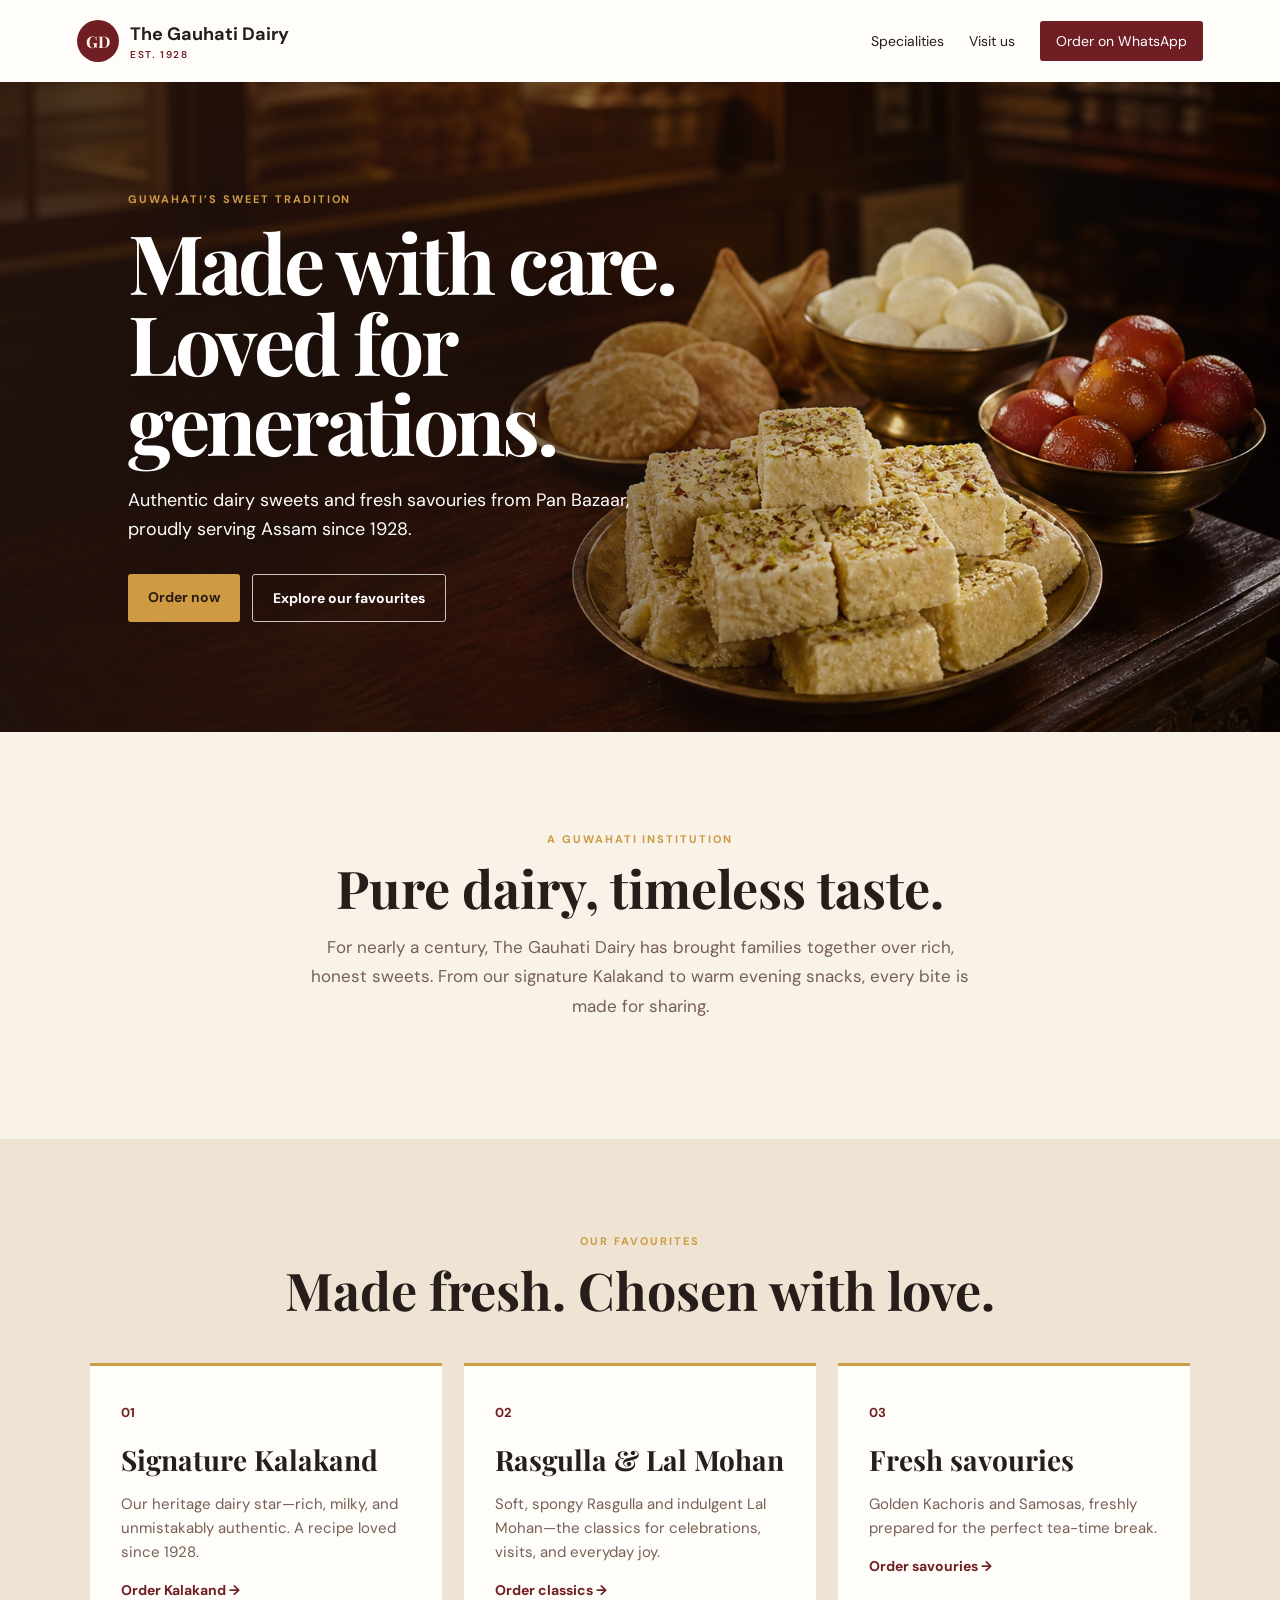
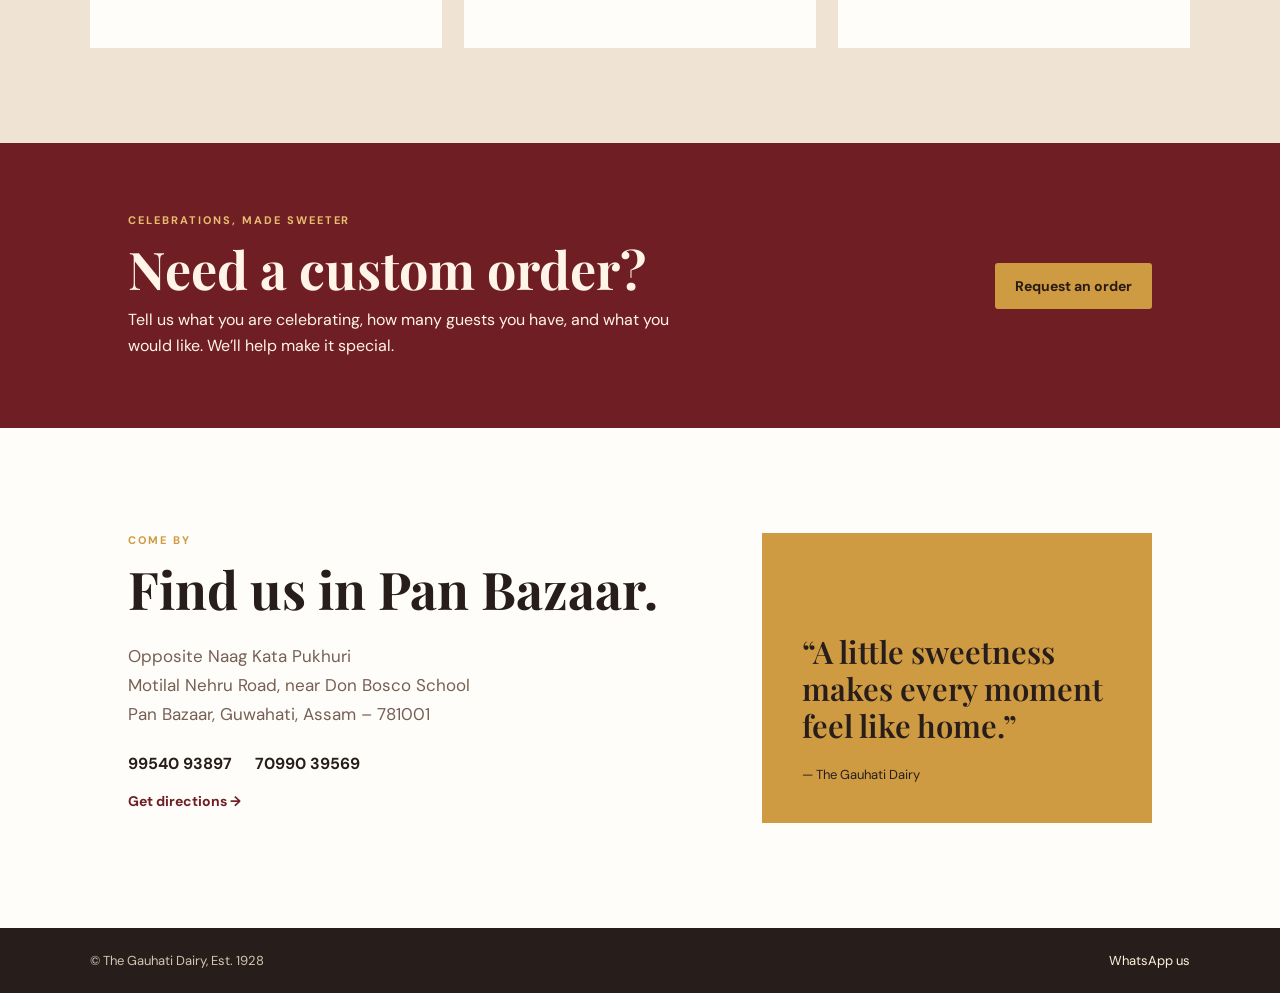
==== index.html @ fdbdb4bd "changes beibg made" ====
<!doctype html>
<html lang="en">
<head>
  <meta charset="utf-8" />
  <meta name="viewport" content="width=device-width, initial-scale=1" />
  <meta name="description" content="The Gauhati Dairy — heritage sweets and fresh savouries in Pan Bazaar, Guwahati, since 1928." />
  <title>The Gauhati Dairy | Est. 1928</title>
  <link rel="preconnect" href="https://fonts.googleapis.com" />
  <link rel="preconnect" href="https://fonts.gstatic.com" crossorigin />
  <link href="https://fonts.googleapis.com/css2?family=DM+Sans:wght@400;500;600;700&family=Playfair+Display:wght@600;700;800&display=swap" rel="stylesheet" />
  <link rel="stylesheet" href="styles.css" />
</head>
<body>
  <header class="site-header">
    <a class="brand" href="#top" aria-label="The Gauhati Dairy home">
      <span class="brand-mark">GD</span><span>The Gauhati Dairy <em>Est. 1928</em></span>
    </a>
    <nav><a href="#specialities">Specialities</a><a href="#visit">Visit us</a><a class="nav-order" href="https://wa.me/919954093897?text=Hello%20The%20Gauhati%20Dairy%2C%20I%20would%20like%20to%20place%20an%20order." target="_blank" rel="noopener">Order on WhatsApp</a></nav>
  </header>

  <main id="top">
    <section class="hero">
      <img src="assets/gauhati-dairy-hero.png" alt="Kalakand, rasgulla, lal mohan, kachori and samosa from The Gauhati Dairy" />
      <div class="hero-shade"></div>
      <div class="hero-copy"><p class="eyebrow">Guwahati’s sweet tradition</p><h1>Made with care.<br />Loved for generations.</h1><p class="intro">Authentic dairy sweets and fresh savouries from Pan Bazaar, proudly serving Assam since 1928.</p><div class="actions"><a class="button primary" href="https://wa.me/919954093897?text=Hello%20The%20Gauhati%20Dairy%2C%20I%20would%20like%20to%20place%20an%20order." target="_blank" rel="noopener">Order now</a><a class="button ghost" href="#specialities">Explore our favourites</a></div></div>
    </section>

    <section class="intro-section"><p class="eyebrow">A Guwahati institution</p><h2>Pure dairy, timeless taste.</h2><p>For nearly a century, The Gauhati Dairy has brought families together over rich, honest sweets. From our signature Kalakand to warm evening snacks, every bite is made for sharing.</p></section>

    <section id="specialities" class="specialities"><div class="section-heading"><p class="eyebrow">Our favourites</p><h2>Made fresh. Chosen with love.</h2></div><div class="cards">
      <article><span>01</span><h3>Signature Kalakand</h3><p>Our heritage dairy star—rich, milky, and unmistakably authentic. A recipe loved since 1928.</p><a href="https://wa.me/919954093897?text=Hello%2C%20I%20would%20like%20to%20order%20Kalakand." target="_blank" rel="noopener">Order Kalakand →</a></article>
      <article><span>02</span><h3>Rasgulla &amp; Lal Mohan</h3><p>Soft, spongy Rasgulla and indulgent Lal Mohan—the classics for celebrations, visits, and everyday joy.</p><a href="https://wa.me/919954093897?text=Hello%2C%20I%20would%20like%20to%20order%20Rasgulla%20and%20Lal%20Mohan." target="_blank" rel="noopener">Order classics →</a></article>
      <article><span>03</span><h3>Fresh savouries</h3><p>Golden Kachoris and Samosas, freshly prepared for the perfect tea-time break.</p><a href="https://wa.me/919954093897?text=Hello%2C%20I%20would%20like%20to%20order%20Kachori%20and%20Samosa." target="_blank" rel="noopener">Order savouries →</a></article>
    </div></section>

    <section class="order-band"><div><p class="eyebrow">Celebrations, made sweeter</p><h2>Need a custom order?</h2><p>Tell us what you are celebrating, how many guests you have, and what you would like. We’ll help make it special.</p></div><a class="button primary" href="https://wa.me/917099039569?text=Hello%20The%20Gauhati%20Dairy%2C%20I%20would%20like%20to%20request%20a%20custom%20order." target="_blank" rel="noopener">Request an order</a></section>

    <section id="visit" class="visit"><div><p class="eyebrow">Come by</p><h2>Find us in Pan Bazaar.</h2><address>Opposite Naag Kata Pukhuri<br />Motilal Nehru Road, near Don Bosco School<br />Pan Bazaar, Guwahati, Assam – 781001</address><p class="phones"><a href="tel:+919954093897">99540 93897</a><a href="tel:+917099039569">70990 39569</a></p><a class="text-link" href="https://maps.google.com/?q=The+Gauhati+Dairy+Pan+Bazaar+Guwahati" target="_blank" rel="noopener">Get directions →</a></div><div class="visit-note"><p>“A little sweetness makes every moment feel like home.”</p><span>— The Gauhati Dairy</span></div></section>
  </main>
  <footer><span>© The Gauhati Dairy, Est. 1928</span><a href="https://wa.me/919954093897" target="_blank" rel="noopener">WhatsApp us</a></footer>
</body>
</html>
---- styles.css ----
:root{--cream:#f8f2e8;--paper:#fffdf9;--ink:#271e1b;--maroon:#6f1f24;--saffron:#ce9a42;--muted:#765f54}*{box-sizing:border-box}html{scroll-behavior:smooth}body{margin:0;background:var(--cream);color:var(--ink);font-family:'DM Sans',sans-serif}.site-header{height:82px;display:flex;align-items:center;justify-content:space-between;padding:0 6vw;background:var(--paper);position:sticky;top:0;z-index:3}.brand{display:flex;gap:11px;align-items:center;color:var(--ink);text-decoration:none;font-weight:700;font-size:18px}.brand em{display:block;color:var(--maroon);font:600 10px 'DM Sans';letter-spacing:.18em;text-transform:uppercase;margin-top:2px}.brand-mark{display:grid;place-items:center;width:42px;height:42px;border-radius:50%;background:var(--maroon);color:#fff4e4;font:700 16px 'Playfair Display'}.site-header nav{display:flex;align-items:center;gap:25px}.site-header nav a{color:var(--ink);font-size:14px;text-decoration:none}.nav-order{background:var(--maroon);color:#fff!important;padding:11px 16px;border-radius:3px}.hero{min-height:650px;position:relative;display:flex;align-items:center;overflow:hidden;color:white}.hero img,.hero-shade{position:absolute;inset:0;width:100%;height:100%;object-fit:cover}.hero-shade{background:linear-gradient(90deg,rgba(35,19,14,.8) 0%,rgba(35,19,14,.55) 42%,rgba(35,19,14,.08) 72%)}.hero-copy{position:relative;max-width:660px;margin-left:10vw;padding:70px 0}.eyebrow{color:var(--saffron);letter-spacing:.18em;text-transform:uppercase;font-size:11px;font-weight:700;margin:0 0 15px}.hero h1,h2,h3{font-family:'Playfair Display',serif}.hero h1{font-size:clamp(48px,7vw,82px);line-height:.98;letter-spacing:-.04em;margin:0}.intro{font-size:18px;line-height:1.6;max-width:520px;margin:24px 0 30px}.actions{display:flex;gap:12px;flex-wrap:wrap}.button{display:inline-block;padding:14px 20px;text-decoration:none;font-size:14px;font-weight:700;border-radius:3px}.primary{background:var(--saffron);color:#2a1b12}.ghost{border:1px solid rgba(255,255,255,.75);color:white}.intro-section{max-width:720px;text-align:center;margin:0 auto;padding:100px 25px}.intro-section h2,.section-heading h2,.visit h2,.order-band h2{font-size:clamp(34px,5vw,52px);margin:0 0 16px;line-height:1.05}.intro-section>p:last-child{line-height:1.75;color:var(--muted);font-size:17px}.specialities{background:#efe4d3;padding:95px 7vw}.section-heading{text-align:center;margin-bottom:46px}.cards{display:grid;grid-template-columns:repeat(3,1fr);gap:22px;max-width:1160px;margin:auto}.cards article{background:var(--paper);padding:35px 31px;min-height:285px;border-top:3px solid var(--saffron)}.cards span{color:var(--maroon);font-weight:700;font-size:13px}.cards h3{font-size:28px;margin:22px 0 12px;line-height:1.15}.cards p{color:var(--muted);line-height:1.6;font-size:15px}.cards a,.text-link{color:var(--maroon);font-weight:700;text-decoration:none;font-size:14px}.order-band{background:var(--maroon);color:#fff4e7;padding:70px 10vw;display:flex;gap:50px;justify-content:space-between;align-items:center}.order-band .eyebrow{color:#e9bd70}.order-band h2{margin-bottom:10px}.order-band p:last-child{max-width:550px;line-height:1.6;margin:0}.order-band .button{white-space:nowrap}.visit{display:grid;grid-template-columns:1.2fr .8fr;gap:50px;padding:105px 10vw;background:var(--paper)}address{font-style:normal;color:var(--muted);line-height:1.7;font-size:17px;margin:25px 0}.phones{display:flex;gap:23px}.phones a{color:var(--ink);font-weight:700;text-decoration:none}.visit-note{background:var(--saffron);padding:40px;display:flex;flex-direction:column;justify-content:end;min-height:290px}.visit-note p{font:600 31px/1.2 'Playfair Display';margin:0}.visit-note span{margin-top:22px;font-size:13px}footer{background:#271e1b;color:#d5c5b1;padding:24px 7vw;display:flex;justify-content:space-between;font-size:13px}footer a{color:#fff1da;text-decoration:none}@media(max-width:720px){.site-header{padding:0 5vw;height:70px}.site-header nav a:not(.nav-order){display:none}.brand{font-size:15px}.hero{min-height:610px}.hero-copy{margin-left:7vw;margin-right:7vw}.hero-shade{background:rgba(35,19,14,.64)}.cards,.visit{grid-template-columns:1fr}.order-band{display:block;padding:55px 7vw}.order-band .button{margin-top:25px}.visit{padding:70px 7vw;gap:30px}.intro-section{padding:75px 24px}.specialities{padding:70px 6vw}.site-header nav{gap:0}.nav-order{font-size:12px!important;padding:9px 10px}}
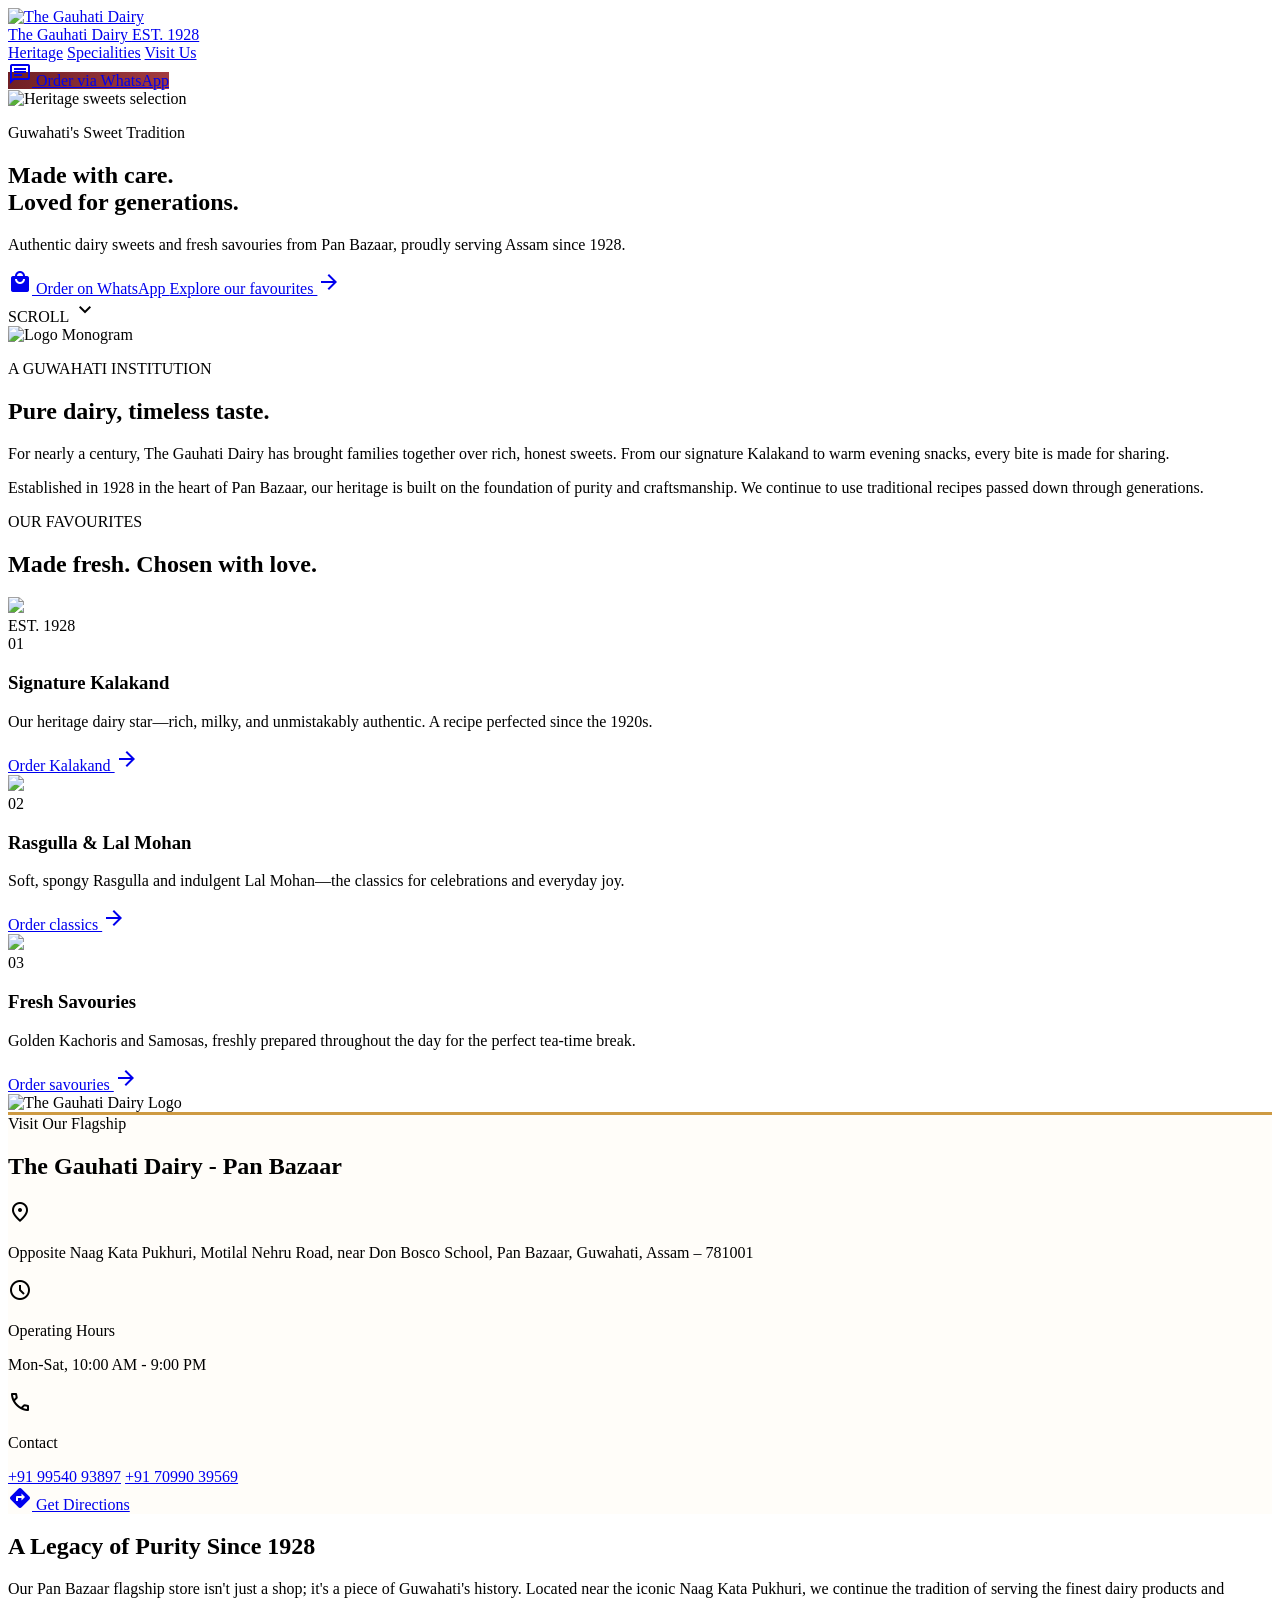
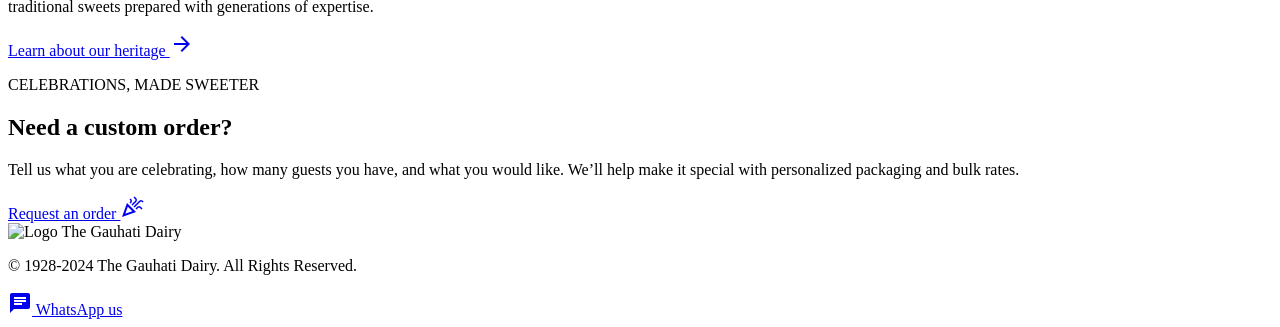
==== commit 7eb3096f: "added" ====
--- a/index.html
+++ b/index.html
@@ -1,42 +1,438 @@
-<!doctype html>
-<html lang="en">
-<head>
-  <meta charset="utf-8" />
-  <meta name="viewport" content="width=device-width, initial-scale=1" />
-  <meta name="description" content="The Gauhati Dairy — heritage sweets and fresh savouries in Pan Bazaar, Guwahati, since 1928." />
-  <title>The Gauhati Dairy | Est. 1928</title>
-  <link rel="preconnect" href="https://fonts.googleapis.com" />
-  <link rel="preconnect" href="https://fonts.gstatic.com" crossorigin />
-  <link href="https://fonts.googleapis.com/css2?family=DM+Sans:wght@400;500;600;700&family=Playfair+Display:wght@600;700;800&display=swap" rel="stylesheet" />
-  <link rel="stylesheet" href="styles.css" />
+<!DOCTYPE html>
+
+<html class="scroll-smooth" lang="en"><head>
+<meta charset="utf-8"/>
+<meta content="width=device-width, initial-scale=1.0" name="viewport"/>
+<meta content="The Gauhati Dairy — Heritage sweets and fresh savouries in Pan Bazaar, Guwahati, since 1928." name="description"/>
+<link href="https://fonts.googleapis.com" rel="preconnect"/>
+<link crossorigin="" href="https://fonts.gstatic.com" rel="preconnect"/>
+<link href="https://fonts.googleapis.com/css2?family=DM+Sans:wght@400;500;700&amp;family=Playfair+Display:wght@600;700;800&amp;family=Material+Symbols+Outlined:wght,FILL@100..700,0..1&amp;display=block" rel="stylesheet"/>
+<script src="https://cdn.tailwindcss.com?plugins=forms,container-queries"></script>
+<script id="tailwind-config">
+        try {
+            tailwind.config = {
+                darkMode: "class",
+                theme: {
+                    extend: {
+                        "colors": {
+                            "surface-dim": "#e7d6d1",
+                            "outline-variant": "#dbc0bf",
+                            "on-secondary-fixed": "#281900",
+                            "on-tertiary-fixed": "#1d1b16",
+                            "primary-fixed-dim": "#ffb3b2",
+                            "paper-surface": "#fffdf9",
+                            "surface-container": "#fceae5",
+                            "on-background": "#221a17",
+                            "surface-container-highest": "#f0dfda",
+                            "ink-text": "#271e1b",
+                            "surface-container-high": "#f6e5df",
+                            "heritage-maroon": "#6f1f24",
+                            "surface-container-low": "#fff1ec",
+                            "primary-fixed": "#ffdad9",
+                            "surface-container-lowest": "#ffffff",
+                            "cream-bg": "#f8f2e8",
+                            "on-tertiary": "#ffffff",
+                            "tertiary-container": "#3e3c35",
+                            "surface-bright": "#fff8f6",
+                            "on-surface": "#221a17",
+                            "on-primary": "#ffffff",
+                            "primary": "#510711",
+                            "inverse-surface": "#382e2b",
+                            "secondary": "#7f5600",
+                            "error-container": "#ffdad6",
+                            "on-error-container": "#93000a",
+                            "secondary-fixed": "#ffdeae",
+                            "on-surface-variant": "#554242",
+                            "on-secondary-container": "#775000",
+                            "on-tertiary-container": "#aba69d",
+                            "on-tertiary-fixed-variant": "#49473f",
+                            "inverse-primary": "#ffb3b2",
+                            "on-secondary-fixed-variant": "#604100",
+                            "secondary-container": "#fec568",
+                            "tertiary-fixed": "#e7e2d8",
+                            "surface-variant": "#f0dfda",
+                            "surface-tint": "#9c4144",
+                            "on-primary-fixed": "#410008",
+                            "surface": "#fff8f6",
+                            "on-primary-fixed-variant": "#7d2a2e",
+                            "tertiary-fixed-dim": "#cbc6bc",
+                            "background": "#fff8f6",
+                            "tertiary": "#282620",
+                            "on-primary-container": "#f58687",
+                            "outline": "#887271",
+                            "secondary-fixed-dim": "#f5bd61",
+                            "saffron-gold": "#ce9a42",
+                            "on-error": "#ffffff",
+                            "muted-earth": "#765f54",
+                            "primary-container": "#6f1f24",
+                            "inverse-on-surface": "#ffede8",
+                            "on-secondary": "#ffffff",
+                            "error": "#ba1a1a"
+                        },
+                        "borderRadius": {
+                            "DEFAULT": "0.125rem",
+                            "lg": "0.25rem",
+                            "xl": "0.5rem",
+                            "full": "0.75rem"
+                        },
+                        "spacing": {
+                            "content-max-width": "1160px",
+                            "section-gap-mobile": "70px",
+                            "section-gap-desktop": "100px",
+                            "grid-gutter": "24px",
+                            "readable-text-width": "720px"
+                        },
+                        "fontFamily": {
+                            "headline-md": ["Playfair Display"],
+                            "body-md": ["DM Sans"],
+                            "headline-xl-mobile": ["Playfair Display"],
+                            "body-sm": ["DM Sans"],
+                            "body-lg": ["DM Sans"],
+                            "button-label": ["DM Sans"],
+                            "headline-xl": ["Playfair Display"],
+                            "display-lg": ["Playfair Display"],
+                            "display-lg-mobile": ["Playfair Display"],
+                            "eyebrow": ["DM Sans"]
+                        },
+                        "fontSize": {
+                            "headline-md": ["28px", {"lineHeight": "36px", "fontWeight": "600"}],
+                            "body-md": ["16px", {"lineHeight": "24px", "fontWeight": "400"}],
+                            "headline-xl-mobile": ["34px", {"lineHeight": "40px", "fontWeight": "700"}],
+                            "body-sm": ["14px", {"lineHeight": "20px", "fontWeight": "400"}],
+                            "body-lg": ["18px", {"lineHeight": "28px", "fontWeight": "400"}],
+                            "button-label": ["14px", {"lineHeight": "20px", "letterSpacing": "0.05em", "fontWeight": "700"}],
+                            "headline-xl": ["52px", {"lineHeight": "60px", "fontWeight": "700"}],
+                            "display-lg": ["82px", {"lineHeight": "96px", "letterSpacing": "-0.02em", "fontWeight": "700"}],
+                            "display-lg-mobile": ["48px", {"lineHeight": "56px", "letterSpacing": "-0.01em", "fontWeight": "700"}],
+                            "eyebrow": ["11px", {"lineHeight": "16px", "letterSpacing": "0.18em", "fontWeight": "700"}]
+                        },
+                        "animation": {
+                            "shimmer": "shimmer 2.5s infinite",
+                            "pulse-marker": "pulse-marker 2s infinite ease-in-out"
+                        },
+                        "keyframes": {
+                            "shimmer": {
+                                "0%": { "backgroundPosition": "-200% 0" },
+                                "100%": { "backgroundPosition": "200% 0" }
+                            },
+                            "pulse-marker": {
+                                "0%, 100%": { "transform": "scale(1)", "opacity": "1" },
+                                "50%": { "transform": "scale(1.1)", "opacity": "0.8" }
+                            }
+                        }
+                    },
+                },
+            }
+        } catch (_e) {}
+    </script>
+<style>
+        .hero-gradient {
+            background: linear-gradient(to right, rgba(81, 7, 17, 0.95) 0%, rgba(81, 7, 17, 0.7) 40%, rgba(81, 7, 17, 0) 100%);
+        }
+        .reveal {
+            opacity: 0;
+            transform: translateY(20px);
+            transition: all 0.8s cubic-bezier(0.4, 0, 0.2, 1);
+        }
+        .reveal.active {
+            opacity: 1;
+            transform: translateY(0);
+        }
+        .reveal-slow {
+            transition-duration: 1.2s;
+        }
+        .shimmer-btn {
+            background: linear-gradient(90deg, #6f1f24 0%, #a33c41 50%, #6f1f24 100%);
+            background-size: 200% 100%;
+            animation: shimmer 5s infinite linear;
+        }
+        @keyframes shimmer {
+            0% { background-position: 200% 0; }
+            100% { background-position: -200% 0; }
+        }
+        .map-blur-bg {
+            backdrop-filter: blur(8px);
+            background-color: rgba(255, 253, 249, 0.9);
+        }
+        .heritage-border {
+            border-top: 3px solid #ce9a42;
+        }
+    </style>
 </head>
-<body>
-  <header class="site-header">
-    <a class="brand" href="#top" aria-label="The Gauhati Dairy home">
-      <span class="brand-mark">GD</span><span>The Gauhati Dairy <em>Est. 1928</em></span>
-    </a>
-    <nav><a href="#specialities">Specialities</a><a href="#visit">Visit us</a><a class="nav-order" href="https://wa.me/919954093897?text=Hello%20The%20Gauhati%20Dairy%2C%20I%20would%20like%20to%20place%20an%20order." target="_blank" rel="noopener">Order on WhatsApp</a></nav>
-  </header>
+<body class="bg-paper-surface font-body-md text-ink-text selection:bg-saffron-gold selection:text-heritage-maroon">
+<!-- Header -->
+<header class="sticky top-0 w-full z-50 bg-paper-surface dark:bg-surface-container-lowest border-b border-outline-variant shadow-sm transition-all duration-300">
+<div class="flex justify-between items-center px-8 py-4 max-w-content-max-width mx-auto">
+<a class="flex items-center gap-3 active:scale-95 transition-transform group" href="#">
+<img alt="The Gauhati Dairy" class="h-14 w-auto object-contain" src="https://lh3.googleusercontent.com/aida-public/[base64]"/>
+<div class="flex flex-col">
+<span class="font-headline-md text-headline-md text-primary font-bold tracking-tight leading-none">The Gauhati Dairy</span>
+<span class="font-eyebrow text-eyebrow text-muted-earth">EST. 1928</span>
+</div>
+</a>
+<nav class="hidden md:flex items-center gap-8">
+<a class="font-button-label text-button-label text-on-surface-variant hover:text-saffron-gold transition-colors duration-300" href="#heritage">Heritage</a>
+<a class="font-button-label text-button-label text-on-surface-variant hover:text-saffron-gold transition-colors duration-300" href="#specialities">Specialities</a>
+<a class="font-button-label text-button-label text-on-surface-variant hover:text-saffron-gold transition-colors duration-300" href="#visit">Visit Us</a>
+</nav>
+<a class="shimmer-btn text-on-primary font-button-label text-button-label px-6 py-2.5 rounded shadow-sm hover:brightness-110 transition-all duration-300 flex items-center gap-2 group active:scale-95" href="https://wa.me/919954093897" target="_blank">
+<span class="material-symbols-outlined text-[18px]">chat</span>
+            Order via WhatsApp
+        </a>
+</div>
+</header>
+<!-- Hero Section -->
+<section class="relative min-h-[85vh] flex items-center overflow-hidden">
+<div class="absolute inset-0 z-0">
+<img alt="Heritage sweets selection" class="w-full h-full object-cover" src="https://lh3.googleusercontent.com/aida-public/[base64]"/>
+<div class="absolute inset-0 hero-gradient"></div>
+</div>
+<div class="relative z-10 max-w-content-max-width mx-auto px-8 w-full py-20 reveal active">
+<div class="max-w-[640px]">
+<p class="font-eyebrow text-eyebrow text-saffron-gold uppercase tracking-[0.25em] mb-4">Guwahati's Sweet Tradition</p>
+<h1 class="font-headline-xl text-headline-xl text-white mb-6 leading-tight">Made with care.<br/>Loved for generations.</h1>
+<p class="font-body-lg text-body-lg text-cream-bg/90 mb-10 max-w-md">Authentic dairy sweets and fresh savouries from Pan Bazaar, proudly serving Assam since 1928.</p>
+<div class="flex flex-col sm:flex-row gap-4">
+<a class="bg-saffron-gold text-heritage-maroon font-button-label text-button-label px-8 py-4 rounded-lg flex items-center justify-center gap-2 hover:brightness-110 transition-all shadow-lg active:scale-95" href="https://wa.me/919954093897">
+<span class="material-symbols-outlined" style="font-variation-settings: 'FILL' 1;">local_mall</span>
+                    Order on WhatsApp
+                </a>
+<a class="border border-white/40 text-white font-button-label text-button-label px-8 py-4 rounded-lg flex items-center justify-center gap-2 hover:bg-white/10 transition-all backdrop-blur-sm" href="#specialities">
+                    Explore our favourites
+                    <span class="material-symbols-outlined">arrow_forward</span>
+</a>
+</div>
+</div>
+</div>
+<div class="absolute bottom-8 left-1/2 -translate-x-1/2 flex flex-col items-center gap-2 animate-bounce opacity-60 text-white">
+<span class="font-eyebrow text-[9px] tracking-widest">SCROLL</span>
+<span class="material-symbols-outlined">keyboard_arrow_down</span>
+</div>
+</section>
+<!-- Heritage Intro -->
+<section class="reveal py-section-gap-desktop bg-cream-bg" id="heritage">
+<div class="max-w-readable-text-width mx-auto px-8 text-center">
+<div class="flex justify-center mb-8">
+<img alt="Logo Monogram" class="w-20 h-auto opacity-80" src="https://lh3.googleusercontent.com/aida-public/[base64]"/>
+</div>
+<p class="font-eyebrow text-eyebrow text-heritage-maroon mb-4">A GUWAHATI INSTITUTION</p>
+<h2 class="font-headline-xl text-headline-xl text-primary mb-8">Pure dairy, timeless taste.</h2>
+<div class="space-y-6 font-body-lg text-body-lg text-muted-earth leading-relaxed">
+<p>For nearly a century, The Gauhati Dairy has brought families together over rich, honest sweets. From our signature Kalakand to warm evening snacks, every bite is made for sharing.</p>
+<p>Established in 1928 in the heart of Pan Bazaar, our heritage is built on the foundation of purity and craftsmanship. We continue to use traditional recipes passed down through generations.</p>
+</div>
+<div class="mt-12 flex justify-center">
+<div class="w-16 h-[2px] bg-saffron-gold/30"></div>
+</div>
+</div>
+</section>
+<!-- Specialities Grid -->
+<section class="reveal py-section-gap-desktop max-w-content-max-width mx-auto px-8" id="specialities">
+<div class="flex flex-col md:flex-row md:items-end justify-between mb-16 gap-6">
+<div>
+<p class="font-eyebrow text-eyebrow text-saffron-gold mb-2">OUR FAVOURITES</p>
+<h2 class="font-headline-xl text-headline-xl text-primary">Made fresh. Chosen with love.</h2>
+</div>
+<div class="hidden md:block w-32 h-[1px] bg-outline-variant mb-4"></div>
+</div>
+<div class="grid grid-cols-1 md:grid-cols-3 gap-grid-gutter">
+<!-- Card 1 -->
+<div class="group bg-paper-surface border border-outline-variant/30 rounded-lg overflow-hidden flex flex-col hover:shadow-xl transition-all duration-300">
+<div class="h-64 relative overflow-hidden">
+<img class="w-full h-full object-cover transition-transform duration-500 group-hover:scale-110" src="https://lh3.googleusercontent.com/aida-public/[base64]"/>
+<div class="absolute top-4 left-4 bg-primary px-3 py-1 text-white font-eyebrow text-[10px] tracking-widest rounded-full">EST. 1928</div>
+</div>
+<div class="p-8 flex-grow border-t-4 border-saffron-gold">
+<span class="font-eyebrow text-eyebrow text-muted-earth mb-4 block">01</span>
+<h3 class="font-headline-md text-headline-md text-primary mb-4">Signature Kalakand</h3>
+<p class="font-body-md text-body-md text-on-surface-variant mb-6">Our heritage dairy star—rich, milky, and unmistakably authentic. A recipe perfected since the 1920s.</p>
+<a class="inline-flex items-center gap-2 font-button-label text-button-label text-heritage-maroon hover:text-saffron-gold transition-colors" href="#">
+                    Order Kalakand <span class="material-symbols-outlined text-[16px]">arrow_forward</span>
+</a>
+</div>
+</div>
+<!-- Card 2 -->
+<div class="group bg-paper-surface border border-outline-variant/30 rounded-lg overflow-hidden flex flex-col hover:shadow-xl transition-all duration-300">
+<div class="h-64 relative overflow-hidden">
+<img class="w-full h-full object-cover transition-transform duration-500 group-hover:scale-110" src="https://lh3.googleusercontent.com/aida-public/[base64]"/>
+</div>
+<div class="p-8 flex-grow border-t-4 border-saffron-gold">
+<span class="font-eyebrow text-eyebrow text-muted-earth mb-4 block">02</span>
+<h3 class="font-headline-md text-headline-md text-primary mb-4">Rasgulla &amp; Lal Mohan</h3>
+<p class="font-body-md text-body-md text-on-surface-variant mb-6">Soft, spongy Rasgulla and indulgent Lal Mohan—the classics for celebrations and everyday joy.</p>
+<a class="inline-flex items-center gap-2 font-button-label text-button-label text-heritage-maroon hover:text-saffron-gold transition-colors" href="#">
+                    Order classics <span class="material-symbols-outlined text-[16px]">arrow_forward</span>
+</a>
+</div>
+</div>
+<!-- Card 3 -->
+<div class="group bg-paper-surface border border-outline-variant/30 rounded-lg overflow-hidden flex flex-col hover:shadow-xl transition-all duration-300">
+<div class="h-64 relative overflow-hidden">
+<img class="w-full h-full object-cover transition-transform duration-500 group-hover:scale-110" src="https://lh3.googleusercontent.com/aida-public/[base64]"/>
+</div>
+<div class="p-8 flex-grow border-t-4 border-saffron-gold">
+<span class="font-eyebrow text-eyebrow text-muted-earth mb-4 block">03</span>
+<h3 class="font-headline-md text-headline-md text-primary mb-4">Fresh Savouries</h3>
+<p class="font-body-md text-body-md text-on-surface-variant mb-6">Golden Kachoris and Samosas, freshly prepared throughout the day for the perfect tea-time break.</p>
+<a class="inline-flex items-center gap-2 font-button-label text-button-label text-heritage-maroon hover:text-saffron-gold transition-colors" href="#">
+                    Order savouries <span class="material-symbols-outlined text-[16px]">arrow_forward</span>
+</a>
+</div>
+</div>
+</div>
+</section>
+<!-- Locations / Visit Us Section -->
+<section class="reveal relative min-h-[600px] overflow-hidden" id="visit">
+<!-- Map Background -->
+<div class="absolute inset-0 z-0">
+<div class="w-full h-full grayscale-[0.3] opacity-80" style="background-image: url('https://lh3.googleusercontent.com/aida-public/[base64]'); background-size: cover; background-position: center;">
+<div class="w-full h-full bg-cream-bg/20"></div>
+</div>
+<!-- Map Marker -->
+<div class="absolute top-[45%] left-[60%] -translate-x-1/2 -translate-y-1/2 group cursor-pointer" id="map-trigger">
+<div class="relative flex items-center justify-center">
+<div class="absolute w-12 h-12 bg-saffron-gold/30 rounded-full animate-ping"></div>
+<div class="relative w-16 h-16 bg-white p-2 rounded-full shadow-xl border-2 border-saffron-gold flex items-center justify-center animate-pulse-marker transform group-hover:scale-110 transition-transform">
+<img alt="The Gauhati Dairy Logo" class="w-10 h-10 object-contain" src="https://lh3.googleusercontent.com/aida-public/[base64]"/>
+</div>
+</div>
+</div>
+</div>
+<!-- Float Content Overlay -->
+<div class="relative z-10 max-w-content-max-width mx-auto px-8 py-20 pointer-events-none">
+<div class="flex flex-col md:flex-row h-full items-center md:items-start">
+<!-- Info Card -->
+<div class="w-full max-w-md pointer-events-auto bg-paper-surface map-blur-bg p-10 heritage-border shadow-2xl rounded-lg space-y-8 hover:-translate-y-2 hover:shadow-[0_35px_60px_-15px_rgba(0,0,0,0.3)] transition-all duration-300" id="location-card">
+<div>
+<span class="font-eyebrow text-eyebrow text-primary uppercase tracking-widest block mb-2">Visit Our Flagship</span>
+<h2 class="font-headline-md text-headline-md text-ink-text">The Gauhati Dairy - Pan Bazaar</h2>
+</div>
+<div class="space-y-6">
+<div class="flex items-start gap-4">
+<span class="material-symbols-outlined text-saffron-gold mt-1">location_on</span>
+<p class="font-body-md text-on-surface-variant leading-relaxed">
+                            Opposite Naag Kata Pukhuri, Motilal Nehru Road, near Don Bosco School, Pan Bazaar, Guwahati, Assam – 781001
+                        </p>
+</div>
+<div class="flex items-start gap-4">
+<span class="material-symbols-outlined text-saffron-gold mt-1">schedule</span>
+<div>
+<p class="font-button-label text-button-label text-ink-text mb-1">Operating Hours</p>
+<p class="font-body-md text-on-surface-variant">Mon-Sat, 10:00 AM - 9:00 PM</p>
+</div>
+</div>
+<div class="flex items-start gap-4">
+<span class="material-symbols-outlined text-saffron-gold mt-1">call</span>
+<div>
+<p class="font-button-label text-button-label text-ink-text mb-1">Contact</p>
+<div class="flex flex-col gap-1">
+<a class="font-body-md text-on-surface-variant hover:text-primary transition-colors" href="tel:+919954093897">+91 99540 93897</a>
+<a class="font-body-md text-on-surface-variant hover:text-primary transition-colors" href="tel:+917099039569">+91 70990 39569</a>
+</div>
+</div>
+</div>
+</div>
+<div class="pt-4">
+<a class="w-full bg-saffron-gold text-ink-text py-4 rounded-lg font-button-label text-button-label flex items-center justify-center gap-3 hover:scale-[1.02] hover:bg-[#d8a850] transition-all active:scale-95 shadow-md" href="https://maps.google.com/?q=The+Gauhati+Dairy+Pan+Bazaar+Guwahati" target="_blank">
+<span class="material-symbols-outlined" style="font-variation-settings: 'FILL' 1;">directions</span>
+                        Get Directions
+                    </a>
+</div>
+</div>
+</div>
+</div>
+</section>
+<!-- Legacy Section -->
+<section class="reveal reveal-slow bg-paper-surface py-section-gap-desktop border-t border-outline-variant overflow-hidden">
+<div class="max-w-content-max-width mx-auto px-8">
+<div class="grid grid-cols-1 md:grid-cols-2 gap-grid-gutter items-center">
+<div class="space-y-6">
+<h2 class="font-headline-xl text-headline-xl text-primary">A Legacy of Purity Since 1928</h2>
+<p class="font-body-lg text-body-lg text-muted-earth max-w-readable-text-width">
+                    Our Pan Bazaar flagship store isn't just a shop; it's a piece of Guwahati's history. Located near the iconic Naag Kata Pukhuri, we continue the tradition of serving the finest dairy products and traditional sweets prepared with generations of expertise.
+                </p>
+<a class="inline-flex items-center gap-2 font-button-label text-button-label text-primary hover:gap-4 transition-all" href="#heritage">
+                    Learn about our heritage <span class="material-symbols-outlined text-sm">arrow_forward</span>
+</a>
+</div>
+<div class="h-96 rounded-xl overflow-hidden shadow-lg border border-outline-variant group">
+<div class="w-full h-full bg-cover bg-center group-hover:scale-105 transition-transform duration-700" style="background-image: url('https://lh3.googleusercontent.com/aida-public/[base64]')">
+<div class="w-full h-full bg-black/0 group-hover:bg-black/5 transition-colors duration-500"></div>
+</div>
+</div>
+</div>
+</div>
+</section>
+<!-- Custom Orders Band -->
+<section class="reveal bg-heritage-maroon text-white py-20 overflow-hidden relative">
+<div class="absolute inset-0 opacity-10 pointer-events-none" style="background-image: radial-gradient(#ce9a42 1px, transparent 1px); background-size: 32px 32px;"></div>
+<div class="max-w-content-max-width mx-auto px-8 relative z-10 flex flex-col lg:flex-row items-center justify-between gap-12">
+<div class="max-w-[600px] text-center lg:text-left">
+<p class="font-eyebrow text-eyebrow text-saffron-gold mb-4">CELEBRATIONS, MADE SWEETER</p>
+<h2 class="font-headline-xl text-headline-xl mb-6">Need a custom order?</h2>
+<p class="font-body-lg text-body-lg opacity-80">Tell us what you are celebrating, how many guests you have, and what you would like. We’ll help make it special with personalized packaging and bulk rates.</p>
+</div>
+<a class="bg-white text-heritage-maroon font-button-label text-button-label px-10 py-5 rounded-lg flex items-center gap-3 hover:bg-cream-bg transition-all shadow-xl active:scale-95 shrink-0" href="https://wa.me/917099039569" target="_blank">
+            Request an order
+            <span class="material-symbols-outlined">celebration</span>
+</a>
+</div>
+</section>
+<!-- Footer -->
+<footer class="bg-surface-container dark:bg-surface-container-highest w-full border-t border-outline-variant">
+<div class="max-w-content-max-width mx-auto px-8 py-12 flex flex-col md:flex-row justify-between items-center gap-grid-gutter">
+<div class="flex flex-col items-center md:items-start gap-4">
+<div class="flex items-center gap-3">
+<img alt="Logo" class="h-10 w-auto opacity-80" src="https://lh3.googleusercontent.com/aida-public/[base64]"/>
+<span class="font-headline-md text-headline-md text-heritage-maroon leading-none">The Gauhati Dairy</span>
+</div>
+<p class="font-body-sm text-body-sm text-muted-earth">© 1928-2024 The Gauhati Dairy. All Rights Reserved.</p>
+</div>
+<!-- <div class="flex flex-wrap justify-center gap-8"> -->
+<!-- <a class="font-eyebrow text-eyebrow text-muted-earth hover:text-primary hover:underline transition-all" href="#">Privacy Policy</a>
+<a class="font-eyebrow text-eyebrow text-muted-earth hover:text-primary hover:underline transition-all" href="#">Terms of Service</a>
+<a class="font-eyebrow text-eyebrow text-muted-earth hover:text-primary hover:underline transition-all" href="#">Shipping &amp; Returns</a>
+</div> -->
+<a class="flex items-center gap-2 font-button-label text-button-label text-heritage-maroon hover:text-saffron-gold transition-colors" href="https://wa.me/919954093897" target="_blank">
+<span class="material-symbols-outlined text-[20px]" style="font-variation-settings: 'FILL' 1;">chat</span>
+            WhatsApp us
+        </a>
+</div>
+</footer>
+<script>
+    // Header scroll interaction
+    window.addEventListener('scroll', () => {
+        const header = document.querySelector('header');
+        if (window.scrollY > 50) {
+            header.classList.add('py-2', 'bg-white/95', 'backdrop-blur-md');
+            header.classList.remove('py-4');
+        } else {
+            header.classList.remove('py-2', 'bg-white/95', 'backdrop-blur-md');
+            header.classList.add('py-4');
+        }
+    });
 
-  <main id="top">
-    <section class="hero">
-      <img src="assets/gauhati-dairy-hero.png" alt="Kalakand, rasgulla, lal mohan, kachori and samosa from The Gauhati Dairy" />
-      <div class="hero-shade"></div>
-      <div class="hero-copy"><p class="eyebrow">Guwahati’s sweet tradition</p><h1>Made with care.<br />Loved for generations.</h1><p class="intro">Authentic dairy sweets and fresh savouries from Pan Bazaar, proudly serving Assam since 1928.</p><div class="actions"><a class="button primary" href="https://wa.me/919954093897?text=Hello%20The%20Gauhati%20Dairy%2C%20I%20would%20like%20to%20place%20an%20order." target="_blank" rel="noopener">Order now</a><a class="button ghost" href="#specialities">Explore our favourites</a></div></div>
-    </section>
+    // Reveal animations on scroll
+    const observerOptions = {
+        threshold: 0.1,
+        rootMargin: '0px 0px -50px 0px'
+    };
 
-    <section class="intro-section"><p class="eyebrow">A Guwahati institution</p><h2>Pure dairy, timeless taste.</h2><p>For nearly a century, The Gauhati Dairy has brought families together over rich, honest sweets. From our signature Kalakand to warm evening snacks, every bite is made for sharing.</p></section>
+    const observer = new IntersectionObserver((entries) => {
+        entries.forEach(entry => {
+            if (entry.isIntersecting) {
+                entry.target.classList.add('active');
+            }
+        });
+    }, observerOptions);
 
-    <section id="specialities" class="specialities"><div class="section-heading"><p class="eyebrow">Our favourites</p><h2>Made fresh. Chosen with love.</h2></div><div class="cards">
-      <article><span>01</span><h3>Signature Kalakand</h3><p>Our heritage dairy star—rich, milky, and unmistakably authentic. A recipe loved since 1928.</p><a href="https://wa.me/919954093897?text=Hello%2C%20I%20would%20like%20to%20order%20Kalakand." target="_blank" rel="noopener">Order Kalakand →</a></article>
-      <article><span>02</span><h3>Rasgulla &amp; Lal Mohan</h3><p>Soft, spongy Rasgulla and indulgent Lal Mohan—the classics for celebrations, visits, and everyday joy.</p><a href="https://wa.me/919954093897?text=Hello%2C%20I%20would%20like%20to%20order%20Rasgulla%20and%20Lal%20Mohan." target="_blank" rel="noopener">Order classics →</a></article>
-      <article><span>03</span><h3>Fresh savouries</h3><p>Golden Kachoris and Samosas, freshly prepared for the perfect tea-time break.</p><a href="https://wa.me/919954093897?text=Hello%2C%20I%20would%20like%20to%20order%20Kachori%20and%20Samosa." target="_blank" rel="noopener">Order savouries →</a></article>
-    </div></section>
+    document.querySelectorAll('.reveal').forEach(el => observer.observe(el));
 
-    <section class="order-band"><div><p class="eyebrow">Celebrations, made sweeter</p><h2>Need a custom order?</h2><p>Tell us what you are celebrating, how many guests you have, and what you would like. We’ll help make it special.</p></div><a class="button primary" href="https://wa.me/917099039569?text=Hello%20The%20Gauhati%20Dairy%2C%20I%20would%20like%20to%20request%20a%20custom%20order." target="_blank" rel="noopener">Request an order</a></section>
-
-    <section id="visit" class="visit"><div><p class="eyebrow">Come by</p><h2>Find us in Pan Bazaar.</h2><address>Opposite Naag Kata Pukhuri<br />Motilal Nehru Road, near Don Bosco School<br />Pan Bazaar, Guwahati, Assam – 781001</address><p class="phones"><a href="tel:+919954093897">99540 93897</a><a href="tel:+917099039569">70990 39569</a></p><a class="text-link" href="https://maps.google.com/?q=The+Gauhati+Dairy+Pan+Bazaar+Guwahati" target="_blank" rel="noopener">Get directions →</a></div><div class="visit-note"><p>“A little sweetness makes every moment feel like home.”</p><span>— The Gauhati Dairy</span></div></section>
-  </main>
-  <footer><span>© The Gauhati Dairy, Est. 1928</span><a href="https://wa.me/919954093897" target="_blank" rel="noopener">WhatsApp us</a></footer>
-</body>
-</html>
+    // Interaction logic for map marker
+    document.getElementById('map-trigger')?.addEventListener('click', () => {
+        const card = document.getElementById('location-card');
+        card.classList.add('scale-[1.05]');
+        setTimeout(() => card.classList.remove('scale-[1.05]'), 300);
+    });
+</script>
+</body></html>
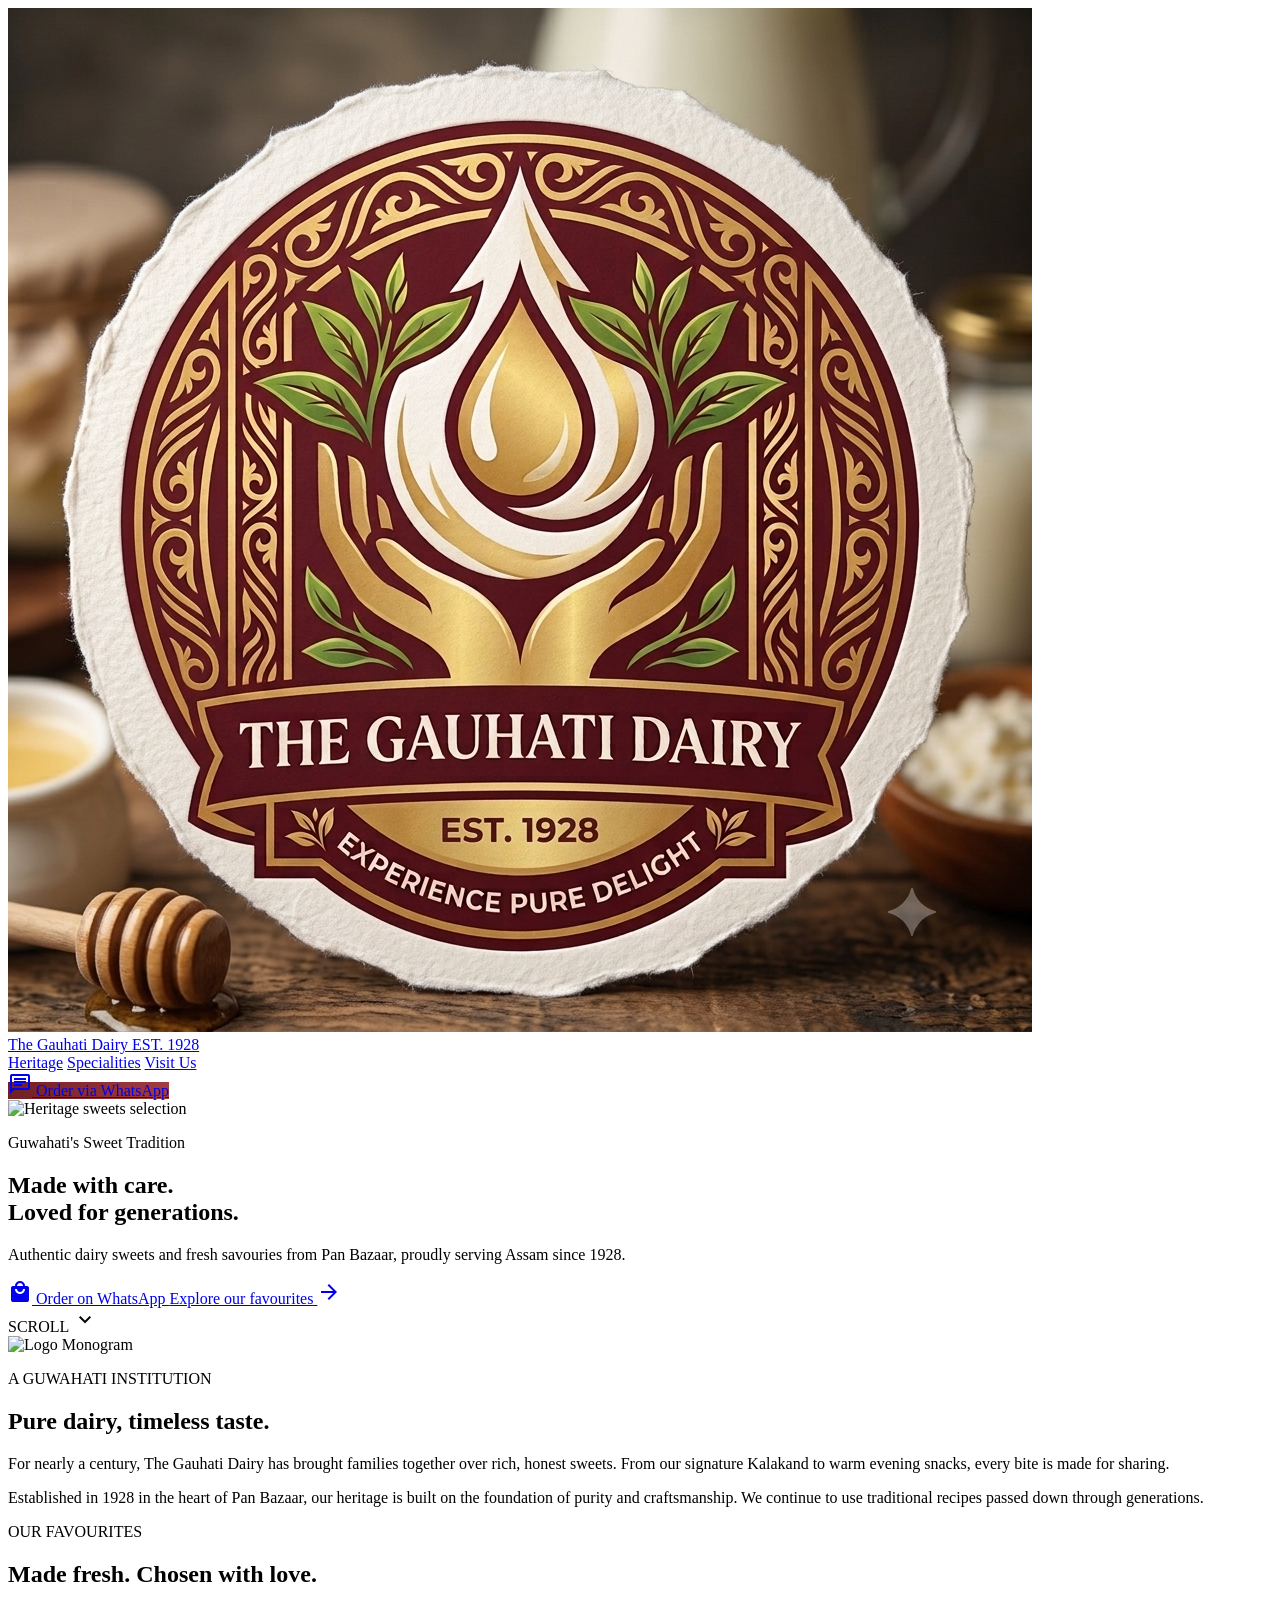
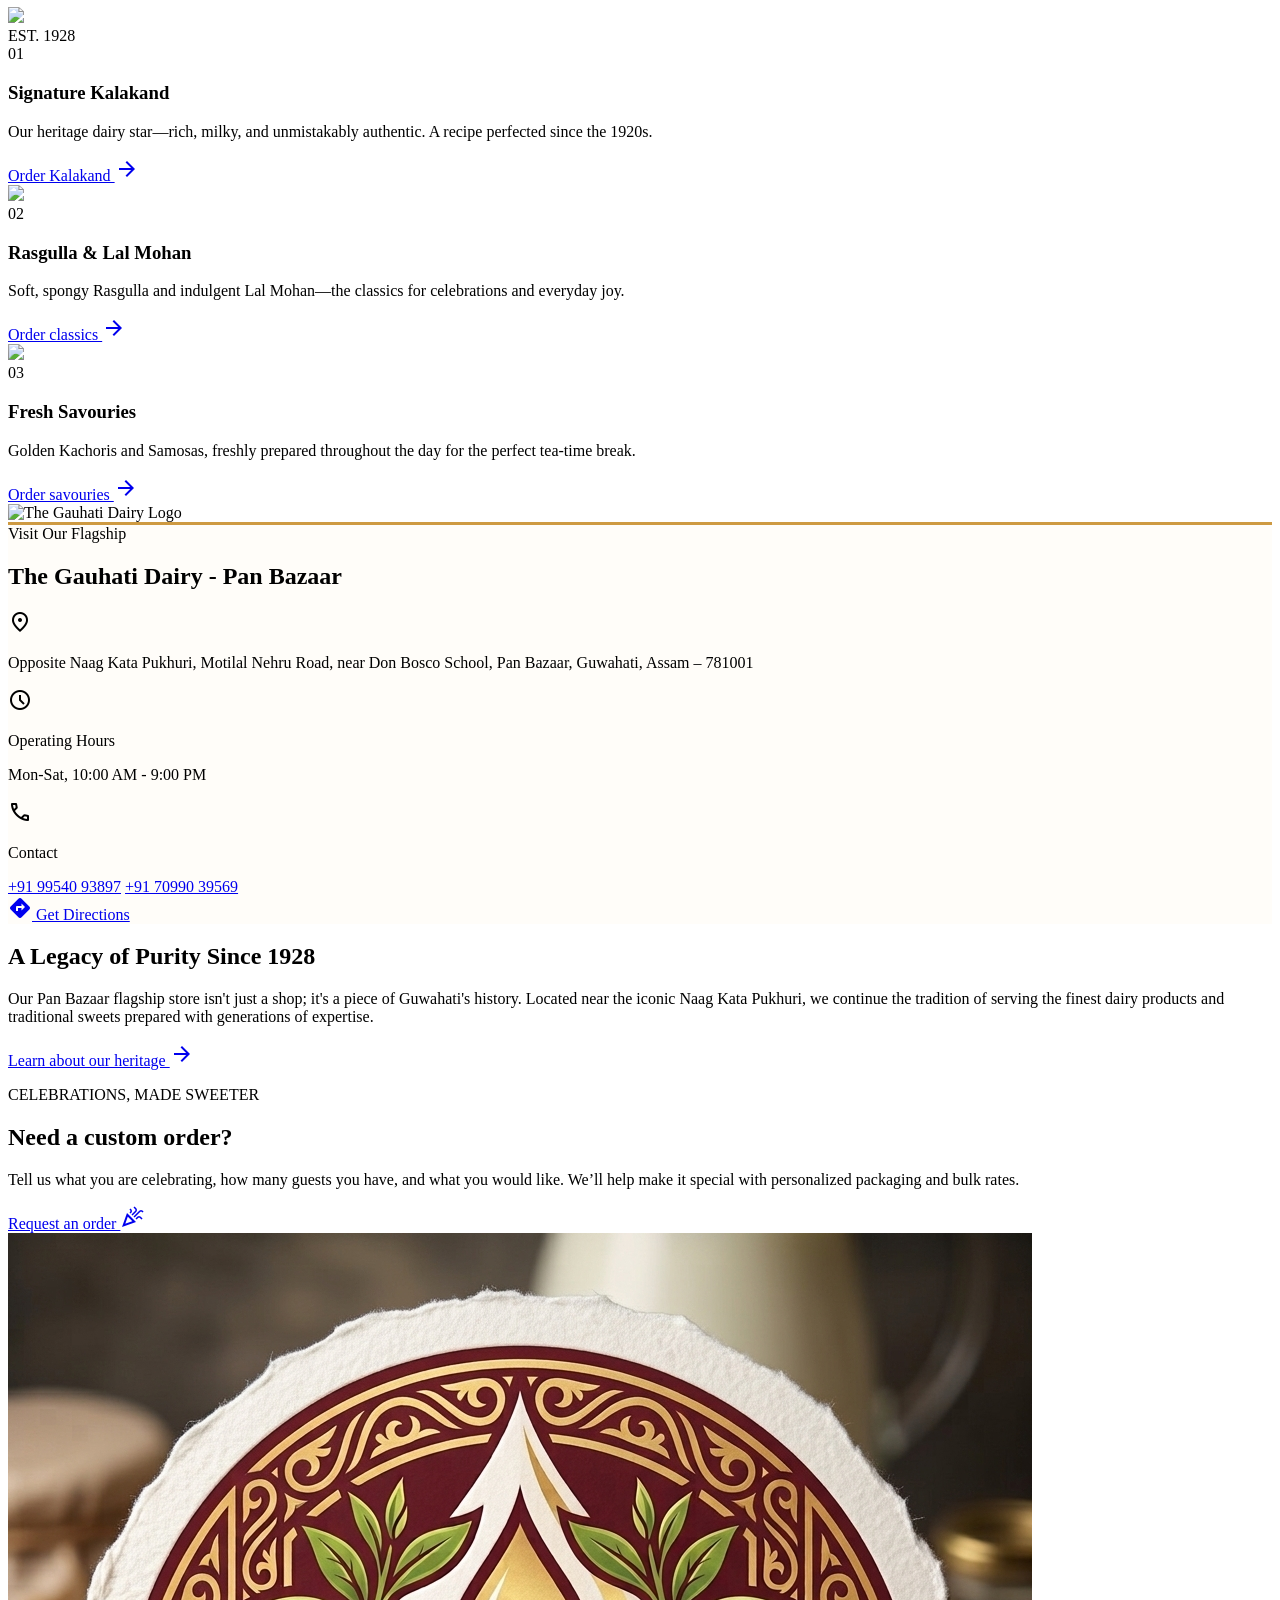
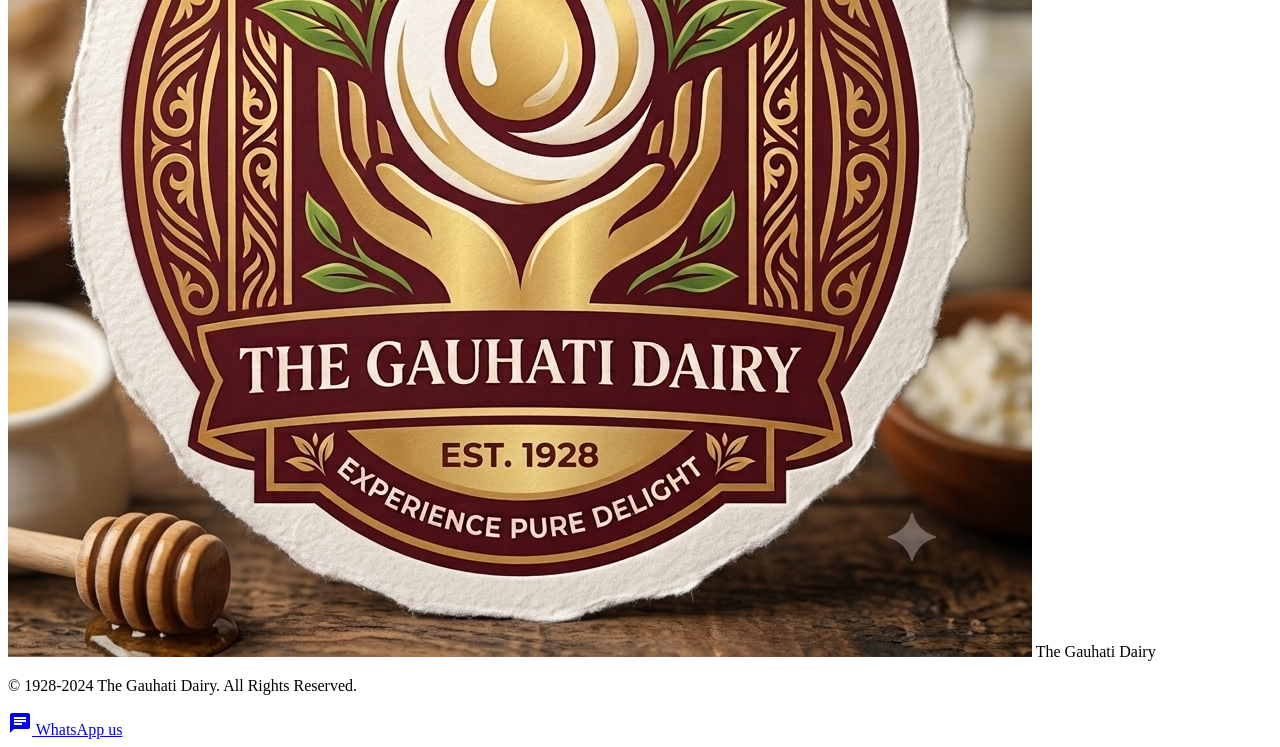
==== commit 23028a83: "logo updated" ====
--- a/index.html
+++ b/index.html
@@ -6,6 +6,7 @@
 <meta content="The Gauhati Dairy — Heritage sweets and fresh savouries in Pan Bazaar, Guwahati, since 1928." name="description"/>
 <link href="https://fonts.googleapis.com" rel="preconnect"/>
 <link crossorigin="" href="https://fonts.gstatic.com" rel="preconnect"/>
+<link rel="icon" type="image/png" href="/outputs/gauhati-dairy-site/assets/image2.png">
 <link href="https://fonts.googleapis.com/css2?family=DM+Sans:wght@400;500;700&amp;family=Playfair+Display:wght@600;700;800&amp;family=Material+Symbols+Outlined:wght,FILL@100..700,0..1&amp;display=block" rel="stylesheet"/>
 <script src="https://cdn.tailwindcss.com?plugins=forms,container-queries"></script>
 <script id="tailwind-config">
@@ -164,8 +165,7 @@
 <header class="sticky top-0 w-full z-50 bg-paper-surface dark:bg-surface-container-lowest border-b border-outline-variant shadow-sm transition-all duration-300">
 <div class="flex justify-between items-center px-8 py-4 max-w-content-max-width mx-auto">
 <a class="flex items-center gap-3 active:scale-95 transition-transform group" href="#">
-<img alt="The Gauhati Dairy" class="h-14 w-auto object-contain" src="https://lh3.googleusercontent.com/aida-public/[base64]"/>
-<div class="flex flex-col">
+<img alt="The Gauhati Dairy" class="h-14 w-auto object-contain" src="/outputs/gauhati-dairy-site/assets/image2.png"><div class="flex flex-col">
 <span class="font-headline-md text-headline-md text-primary font-bold tracking-tight leading-none">The Gauhati Dairy</span>
 <span class="font-eyebrow text-eyebrow text-muted-earth">EST. 1928</span>
 </div>
@@ -383,7 +383,7 @@
 <div class="max-w-content-max-width mx-auto px-8 py-12 flex flex-col md:flex-row justify-between items-center gap-grid-gutter">
 <div class="flex flex-col items-center md:items-start gap-4">
 <div class="flex items-center gap-3">
-<img alt="Logo" class="h-10 w-auto opacity-80" src="https://lh3.googleusercontent.com/aida-public/[base64]"/>
+<img alt="Logo" class="h-10 w-auto opacity-80" src="/outputs/gauhati-dairy-site/assets/image2.png"/>
 <span class="font-headline-md text-headline-md text-heritage-maroon leading-none">The Gauhati Dairy</span>
 </div>
 <p class="font-body-sm text-body-sm text-muted-earth">© 1928-2024 The Gauhati Dairy. All Rights Reserved.</p>
